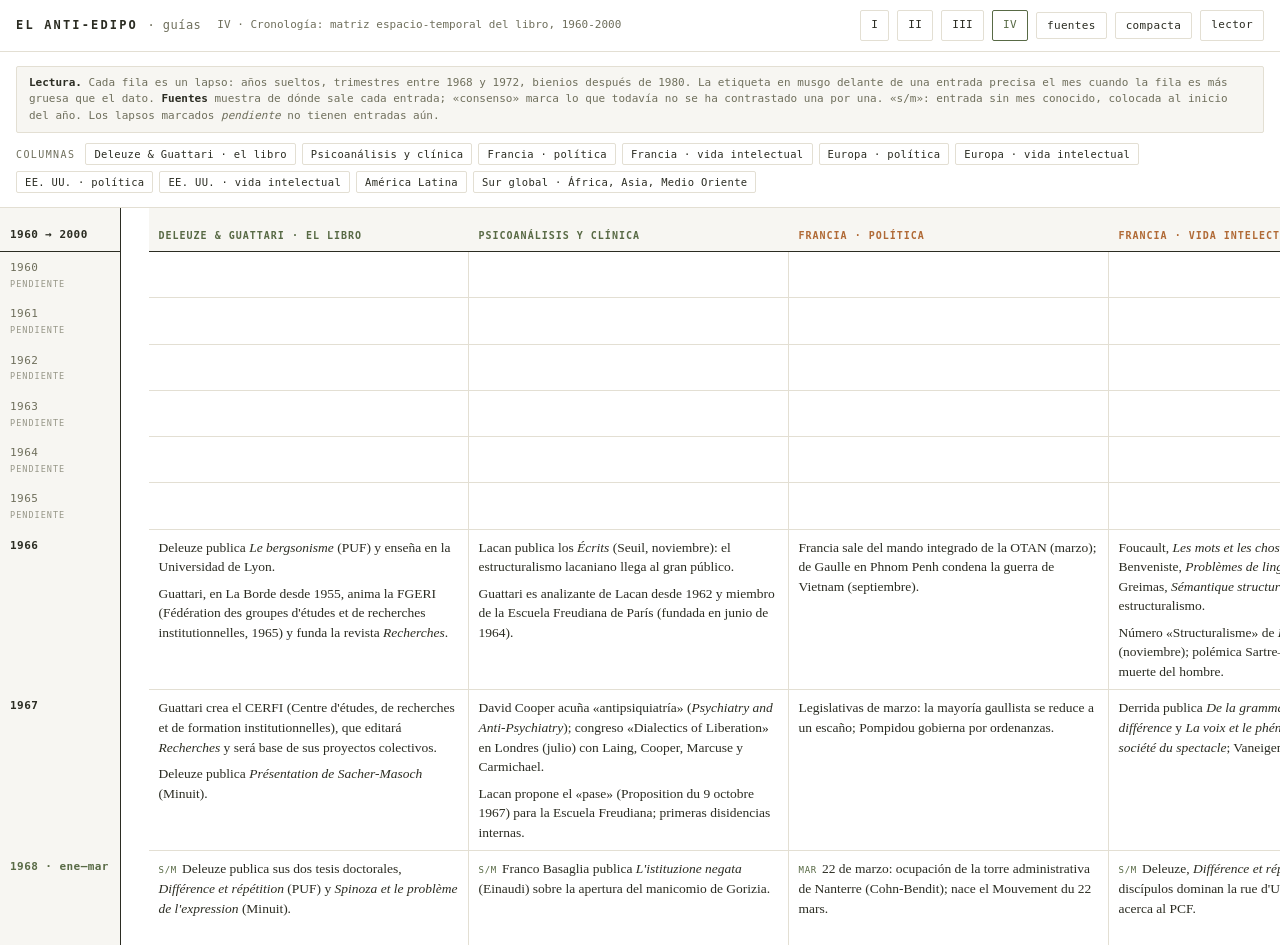
==== guias/cronologia.html @ 7f8f3af1 "Cronología: matriz espacio-temporal 1960-2000 (guía IV), primer lote 1966-1975 - guias/cronologia.js" ====
<!DOCTYPE html>
<html lang="es">
<head>
<meta charset="utf-8">
<meta name="viewport" content="width=device-width, initial-scale=1">
<title>El Anti-Edipo · cronología</title>
<link rel="stylesheet" href="../estilo.css">
<style>
  /* la matriz ocupa toda la hoja: se anula el ancho máximo de las guías */
  main.matriz{display:block; max-width:none; margin:0}
  #aviso{margin:14px 16px 0; font-family:var(--mono); font-size:11px; color:var(--ink-dim); border:1px solid var(--line); border-radius:var(--r); padding:8px 12px; background:var(--panel); line-height:1.5}
  #aviso b{color:var(--ink); font-weight:600}

  /* filtros de columnas */
  #filtros{display:flex; flex-wrap:wrap; gap:6px; align-items:center; padding:10px 16px 6px}
  #filtros .rot{font-size:10px; letter-spacing:.14em; text-transform:uppercase; color:var(--ink-dim); margin-right:4px}
  #filtros .btn{padding:4px 8px; font-size:10.5px}
  #filtros .btn.off{opacity:.45; text-decoration:line-through}

  /* la cuadrícula */
  #marco{overflow:auto; max-height:calc(100vh - var(--hdr) - 110px); border-top:1px solid var(--line); margin-top:8px}
  #grid{display:grid; grid-auto-rows:minmax(44px, auto); font-family:var(--serif); font-size:13.5px; line-height:1.45; width:max-content; min-width:100%}
  .celda{border-bottom:1px solid var(--line); border-right:1px solid var(--line); padding:8px 10px; background:var(--paper); min-width:220px; max-width:320px}
  .celda.vacia{background:var(--paper)}
  .cab{
    position:sticky; top:0; z-index:3; background:var(--panel); border-bottom:1px solid var(--ink);
    font-family:var(--mono); font-size:10px; letter-spacing:.1em; text-transform:uppercase; color:var(--ink-dim); font-weight:600;
    padding:10px 10px 8px; display:flex; align-items:flex-end;
  }
  .cab.g-obra{color:var(--moss)}
  .cab.g-francia{color:var(--warm)}
  .cab.g-europa{color:var(--steel)}
  .cab.g-eeuu{color:var(--steel)}
  .cab.g-sur{color:var(--warm)}
  .tiempo{
    position:sticky; left:0; z-index:2; background:var(--panel); border-right:1px solid var(--ink);
    font-family:var(--mono); font-size:11px; color:var(--ink); font-weight:600; letter-spacing:.04em;
    min-width:11em; max-width:11em; padding:8px 10px; font-variant-numeric:tabular-nums;
  }
  .tiempo.esquina{z-index:4; top:0}
  .tiempo.fina{color:var(--moss)}
  .tiempo.pendiente{color:var(--ink-dim); font-weight:400}
  .tiempo.pendiente::after{content:"pendiente"; display:block; font-size:8.5px; letter-spacing:.12em; text-transform:uppercase; opacity:.7; margin-top:2px}
  .tiempo .lustro{display:block; font-size:9px; color:var(--ink-dim); font-weight:400; letter-spacing:.1em; margin-top:2px}
  .ent{margin:0 0 7px; hyphens:auto}
  .ent:last-child{margin-bottom:0}
  .ent .f{font-family:var(--mono); font-size:9px; letter-spacing:.08em; text-transform:uppercase; color:var(--moss); margin-right:5px; white-space:nowrap}
  .ent .src{display:none; font-family:var(--mono); font-size:9px; color:var(--ink-dim); margin-top:2px}
  .ent .src.verif{color:var(--moss)}
  body.con-fuentes .ent .src{display:block}
  #fuentes.activo{border-color:var(--moss); color:var(--moss)}
  .ent em{font-style:italic}

  /* columnas apagadas */
  .col-off{display:none !important}

  /* resaltado de la fila bajo el cursor */
  .celda:hover, .tiempo:hover{background:#f3f1ea}

  /* compactar */
  body.compacta #grid{font-size:12px; line-height:1.35}
  body.compacta .celda{padding:5px 8px; min-width:180px; max-width:260px}
  #compacta.activo{border-color:var(--moss); color:var(--moss)}

  @media (max-width:900px){
    #marco{max-height:calc(100vh - var(--hdr) - 150px)}
    .tiempo{min-width:7.5em; max-width:7.5em; font-size:10px}
  }
  @media print{
    #filtros, #aviso{display:none}
    #marco{max-height:none; overflow:visible}
    #grid{font-size:9pt}
    .celda{min-width:0; max-width:none}
  }
</style>
</head>
<body>
  <header class="barra">
    <h1 id="marca"><a href="../index.html">EL ANTI-EDIPO</a> <span>· guías</span></h1>
    <div id="estado">IV · Cronología: matriz espacio-temporal del libro, 1960-2000</div>
    <div class="acciones">
      <a class="btn" href="lector_informe_anti_edipo.html" title="contextualización">I</a>
      <a class="btn" href="prolegomenos_anti_edipo_lector.html" title="prolegómenos">II</a>
      <a class="btn" href="lector_anti_edipo_capitulo_1.html" title="capítulo I">III</a>
      <a class="btn actual" href="cronologia.html" title="cronología">IV</a>
      <button id="fuentes" class="btn" type="button" title="Mostrar la fuente de cada entrada">fuentes</button>
      <button id="compacta" class="btn" type="button" title="Letra menor, más columnas en pantalla">compacta</button>
      <a class="btn" href="https://carloszevallostrigoso.github.io/ae/" target="ae-lector" title="Abrir el lector del Anti-Edipo">lector</a>
    </div>
  </header>
  <main class="matriz">
    <div id="aviso"><b>Lectura.</b> Cada fila es un lapso: años sueltos, trimestres entre 1968 y 1972, bienios después de 1980. La etiqueta en musgo delante de una entrada precisa el mes cuando la fila es más gruesa que el dato. <b>Fuentes</b> muestra de dónde sale cada entrada; «consenso» marca lo que todavía no se ha contrastado una por una. «s/m»: entrada sin mes conocido, colocada al inicio del año. Los lapsos marcados <em>pendiente</em> no tienen entradas aún.</div>
    <div id="filtros"><span class="rot">Columnas</span></div>
    <div id="marco"><div id="grid" role="table" aria-label="Matriz cronológica"></div></div>
  </main>
<script>
(function(){
  'use strict';
  const $ = id => document.getElementById(id);
  const MESES = ['ene','feb','mar','abr','may','jun','jul','ago','sep','oct','nov','dic'];
  const barra = document.querySelector('header.barra');
  function medirBarra(){ if (barra) document.documentElement.style.setProperty('--hdr', barra.offsetHeight + 'px'); }
  medirBarra(); window.addEventListener('resize', medirBarra);

  // claves comparables: "1969-06" → "1969-06", "1969" → "1969-00" (inicio) / "1969-99" (fin)
  const ini = f => f.length === 4 ? f + '-00' : f;
  const fin = f => f.length === 4 ? f + '-99' : f;

  function etiqueta(fecha, fila){
    // sólo cuando la entrada es más precisa que la fila
    const m = fecha.slice(5, 7);
    const filaEsAnual = fila.desde.length === 4;
    const filaEsTrimestre = !filaEsAnual && fila.desde !== fila.hasta;
    if (!m) return filaEsTrimestre ? 's/m' : '';
    if (filaEsAnual || filaEsTrimestre) return MESES[parseInt(m, 10) - 1] || '';
    return '';
  }
  function rotuloFila(f){
    if (f.rotulo) return f.rotulo;
    return f.desde;
  }

  fetch('cronologia.json').then(r => r.json()).then(d => {
    const cols = d.columnas, filas = d.filas, grid = $('grid');
    grid.style.gridTemplateColumns = '11em ' + cols.map(() => 'minmax(220px, 320px)').join(' ');

    // cabecera
    const esq = document.createElement('div'); esq.className = 'tiempo esquina cab'; esq.textContent = '1960 → 2000'; grid.appendChild(esq);
    cols.forEach(c => {
      const h = document.createElement('div'); h.className = 'cab g-' + c.grupo + ' c-' + c.id; h.textContent = c.titulo; grid.appendChild(h);
    });

    // reparto de entradas por fila y columna
    const porFila = filas.map(() => ({}));
    d.entradas.forEach(e => {
      const k = e.fecha;
      let i = filas.findIndex(f => k >= ini(f.desde) && k <= fin(f.hasta));
      if (i < 0) i = filas.findIndex(f => k.slice(0,4) >= f.desde.slice(0,4) && k.slice(0,4) <= f.hasta.slice(0,4));
      if (i < 0) return;
      (porFila[i][e.col] = porFila[i][e.col] || []).push(e);
    });

    // lapsos todavía no cargados: los de los lotes marcados «pendiente»
    const pendientes = (d.lotes || []).filter(l => l.estado === 'pendiente').map(l => l.rango.split(/[–-]/).map(x => parseInt(x, 10)));
    const esPendiente = f => { const a = parseInt(f.desde, 10); return pendientes.some(([x, y]) => a >= x && a <= y); };

    filas.forEach((f, i) => {
      const t = document.createElement('div');
      t.className = 'tiempo' + (f.desde.length > 4 ? ' fina' : '') + (esPendiente(f) ? ' pendiente' : '');
      t.textContent = rotuloFila(f);
      grid.appendChild(t);
      cols.forEach(c => {
        const cel = document.createElement('div');
        cel.className = 'celda c-' + c.id;
        const ents = (porFila[i][c.id] || []).slice().sort((a, b) => a.fecha < b.fecha ? -1 : 1);
        if (!ents.length) cel.classList.add('vacia');
        ents.forEach(e => {
          const p = document.createElement('div'); p.className = 'ent';
          const et = etiqueta(e.fecha, f);
          p.innerHTML = (et ? '<span class="f">' + et + '</span>' : '') + e.texto +
            '<div class="src' + (e.fuente && e.fuente !== 'consenso' ? ' verif' : '') + '">' + (e.fuente || 'consenso') + '</div>';
          cel.appendChild(p);
        });
        grid.appendChild(cel);
      });
    });

    // filtros de columnas
    const filtros = $('filtros');
    cols.forEach(c => {
      const b = document.createElement('button'); b.type = 'button'; b.className = 'btn'; b.textContent = c.titulo.replace(' · ', ' · ');
      b.addEventListener('click', () => {
        b.classList.toggle('off');
        const off = b.classList.contains('off');
        grid.querySelectorAll('.c-' + c.id).forEach(x => x.classList.toggle('col-off', off));
        grid.style.gridTemplateColumns = '11em ' + cols.filter(k => !filtros.querySelector('[data-col="' + k.id + '"]').classList.contains('off')).map(() => 'minmax(220px, 320px)').join(' ');
      });
      b.dataset.col = c.id;
      filtros.appendChild(b);
    });

    $('fuentes').addEventListener('click', () => { document.body.classList.toggle('con-fuentes'); $('fuentes').classList.toggle('activo'); });
    $('compacta').addEventListener('click', () => { document.body.classList.toggle('compacta'); $('compacta').classList.toggle('activo'); });
  }).catch(err => {
    $('grid').innerHTML = '<div style="padding:16px;font-family:var(--mono);font-size:11px;color:var(--ink-dim)">No se pudo cargar cronologia.json (' + err + ').</div>';
  });
})();
</script>
</body>
</html>
---- estilo.css ----
/* Estilo común de las guías de lectura de El Anti-Edipo.
   Misma familia visual que el lector (carloszevallostrigoso.github.io/ae):
   papel blanco, cromo monoespaciado, cuerpo serif, acento musgo. */
:root{
  --paper:#ffffff;
  --panel:#f7f6f2;
  --line:#e3dfd3;
  --ink:#2b2c22;
  --ink-dim:#6f6f5c;
  --moss:#586a45;
  --steel:#4f6b82;
  --warm:#b06a36;
  --mono: "Fira Code", ui-monospace, "SF Mono", "DejaVu Sans Mono", Menlo, Consolas, monospace;
  --serif: "Iowan Old Style", "Charter", Georgia, "Times New Roman", serif;
  --r:2px;
  --hdr:49px;
}
*{box-sizing:border-box}
html{scroll-padding-top:calc(var(--hdr) + 14px)}
body{margin:0; background:var(--paper); color:var(--ink); font-family:var(--mono); font-size:12px; line-height:1.5}

/* ---- cabecera ---- */
header.barra{
  position:sticky; top:0; z-index:5;
  display:flex; align-items:center; gap:16px; flex-wrap:wrap; row-gap:8px;
  padding:10px 16px; border-bottom:1px solid var(--line); background:var(--paper);
}
#marca{margin:0; font-size:12px; font-weight:600; letter-spacing:.18em; white-space:nowrap}
#marca a{color:inherit; text-decoration:none}
#marca a:hover{color:var(--moss)}
#marca span{font-weight:400; letter-spacing:.04em; color:var(--ink-dim)}
#estado{color:var(--ink-dim); font-size:11px; flex:1; min-width:0; overflow:hidden; text-overflow:ellipsis; white-space:nowrap}
.acciones{display:flex; gap:8px; flex-wrap:wrap; align-items:center}
.btn{
  font-family:var(--mono); font-size:11px; letter-spacing:.03em; cursor:pointer;
  border-radius:var(--r); padding:6px 10px; border:1px solid var(--line);
  background:var(--paper); color:var(--ink); text-decoration:none; display:inline-block;
}
.btn:hover{border-color:var(--moss); color:var(--moss)}
.btn.actual{border-color:var(--moss); color:var(--moss)}
#toggleToc{display:none}

/* ---- cuerpo: índice + artículo ---- */
main{display:flex; align-items:flex-start; max-width:1180px; margin:0 auto}
nav#toc{
  position:sticky; top:var(--hdr); width:260px; flex:none; max-height:calc(100vh - var(--hdr)); overflow-y:auto;
  padding:22px 12px 40px 16px; border-right:1px solid var(--line);
}
#toc h2{font-size:10px; letter-spacing:.16em; text-transform:uppercase; color:var(--ink-dim); font-weight:500; margin:0 0 10px}
#toc ol{list-style:none; margin:0; padding:0}
#toc li{margin:0 0 2px}
#toc a{display:block; color:var(--ink); text-decoration:none; padding:4px 6px; border-radius:var(--r); line-height:1.35; font-size:11px}
#toc a:hover{background:var(--panel); color:var(--moss)}
#toc a.activa{color:var(--moss); background:var(--panel)}
#toc a .pp{display:block; color:var(--ink-dim); font-size:10px}
#toc ol ol{margin:2px 0 8px 10px; border-left:1px solid var(--line)}
#toc ol ol a{font-size:10.5px; color:var(--ink-dim); padding:2px 8px}
#toc ol ol a:hover, #toc ol ol a.activa{color:var(--moss)}
#toc .toc-parte{margin:14px 6px 4px; font-size:9.5px; letter-spacing:.12em; text-transform:uppercase; color:var(--moss); font-weight:600}
#toc .toc-parte:first-child{margin-top:0}

article{flex:1; min-width:0; padding:28px 40px 120px}
#doc{max-width:72ch; margin:0 auto; font-family:var(--serif); font-size:17px; line-height:1.7}

/* ---- portada del documento ---- */
#doc > header{margin:0 0 2.4em; padding-bottom:1.4em; border-bottom:1px solid var(--line)}
#doc .kicker{font-family:var(--mono); font-size:10.5px; letter-spacing:.14em; text-transform:uppercase; color:var(--moss); margin:0 0 .9em}
#doc h1{font-size:1.9em; line-height:1.15; margin:0 0 .45em; font-weight:600}
#doc .subtitulo{font-style:italic; color:var(--ink-dim); font-size:1.02em; line-height:1.5; margin:0}

/* ---- secciones ---- */
#doc section{margin:0}
#doc .parte, #doc .eje{
  display:block; font-family:var(--mono); font-size:10px; letter-spacing:.14em; text-transform:uppercase;
  color:var(--moss); margin:2.6em 0 -1.9em; padding-top:1.1em; border-top:1px solid var(--line);
}
#doc h2{font-size:1.4em; line-height:1.25; margin:2.4em 0 .4em; padding-top:.8em; border-top:1px solid var(--line); font-weight:600}
#doc .parte + h2, #doc .eje + h2{border-top:0; padding-top:0; margin-top:2.6em}
#doc > header + section > .parte, #doc > header + section > .eje{border-top:0; padding-top:0; margin-top:0}
#doc > header + section > h2:first-child{border-top:0; padding-top:0; margin-top:0}
#doc h3{font-size:1.12em; line-height:1.3; margin:2em 0 .5em; font-weight:600}
#doc h4{font-family:var(--mono); font-size:10.5px; font-weight:500; letter-spacing:.14em; text-transform:uppercase; color:var(--moss); margin:1.8em 0 .6em}
#doc p{margin:0 0 1em; hyphens:auto}
#doc ul, #doc ol{margin:0 0 1.2em; padding-left:1.3em}
#doc li{margin:0 0 .45em}
#doc li > ul, #doc li > ol{margin:.4em 0 .4em}
#doc em{font-style:italic}
#doc strong{font-weight:600}
#doc a{color:var(--steel); text-decoration-thickness:1px; text-underline-offset:2px}
#doc a:hover{color:var(--warm)}
#doc blockquote{border-left:2px solid var(--moss); margin:1em 0; padding:.1em 0 .1em 1em; color:var(--ink-dim)}
#doc hr{border:0; border-top:1px solid var(--line); margin:2.2em 0}
#doc code{font-family:var(--mono); font-size:.82em; background:var(--panel); padding:.1em .3em; border-radius:var(--r)}

/* recuadros de síntesis */
#doc .recuadro{border:1px solid var(--line); border-radius:var(--r); background:var(--panel); padding:16px 20px; margin:2em 0}
#doc .recuadro h4{margin:0 0 .8em}
#doc .recuadro ul{margin-bottom:0}
#doc .recuadro li:last-child{margin-bottom:0}

/* tablas */
#doc .tabla{overflow-x:auto; margin:1.6em 0 2em}
#doc table{border-collapse:collapse; width:100%; font-size:.86em; line-height:1.5}
#doc th{
  font-family:var(--mono); font-size:9.5px; font-weight:600; letter-spacing:.1em; text-transform:uppercase;
  color:var(--ink-dim); text-align:left; padding:8px 10px; border-bottom:1px solid var(--ink); vertical-align:bottom;
}
#doc td{padding:9px 10px; border-bottom:1px solid var(--line); vertical-align:top}
#doc td:first-child, #doc th:first-child{padding-left:0}
#doc td:last-child, #doc th:last-child{padding-right:0}
#doc td strong{color:var(--ink)}

/* pie */
#doc > footer{margin-top:4em; padding-top:1.2em; border-top:1px solid var(--line); font-family:var(--mono); font-size:11px; color:var(--ink-dim); line-height:1.5}

/* ---- índice general (index.html) ---- */
#indice{max-width:72ch; margin:0 auto; padding:40px 24px 100px; font-family:var(--serif); font-size:17px; line-height:1.6}
#indice .kicker{font-family:var(--mono); font-size:10.5px; letter-spacing:.14em; text-transform:uppercase; color:var(--moss); margin:0 0 .9em}
#indice h1{font-size:2.2em; line-height:1.1; margin:0 0 .4em; font-weight:600}
#indice .subtitulo{font-style:italic; color:var(--ink-dim); font-size:1.05em; margin:0 0 2.4em; padding-bottom:1.4em; border-bottom:1px solid var(--line)}
#indice ol{list-style:none; margin:0; padding:0}
#indice li{border-bottom:1px solid var(--line)}
#indice li a{display:grid; grid-template-columns:9.5em 1fr; gap:14px; padding:20px 6px; color:var(--ink); text-decoration:none; border-radius:var(--r)}
#indice li a:hover{background:var(--panel)}
#indice .num{font-family:var(--mono); font-size:10.5px; letter-spacing:.1em; white-space:nowrap; text-transform:uppercase; color:var(--moss); padding-top:.45em}
#indice .titulo{display:block; font-size:1.25em; line-height:1.25; font-weight:600; margin-bottom:.3em}
#indice li a:hover .titulo{color:var(--moss)}
#indice .desc{display:block; font-size:.95em; line-height:1.5; color:var(--ink-dim)}
#indice .nota{margin-top:2.4em; font-family:var(--mono); font-size:11px; color:var(--ink-dim); line-height:1.6}
#indice .nota a{color:var(--steel); text-decoration:none}
#indice .nota a:hover{color:var(--warm)}

/* ---- móvil ---- */
@media (max-width: 900px){
  #toggleToc{display:inline-block}
  #estado{display:none}
  nav#toc{position:fixed; left:0; top:var(--hdr); bottom:0; z-index:4; background:var(--paper); width:min(300px, 86vw); max-height:none; transform:translateX(-100%); transition:transform .15s; box-shadow:2px 0 12px rgba(0,0,0,.06)}
  body.toc-abierto nav#toc{transform:none}
  article{padding:22px 16px 100px}
  #doc{font-size:16.5px}
  #indice{padding:24px 16px 80px}
  #indice li a{grid-template-columns:1fr; gap:4px; padding:16px 2px}
}
@media (prefers-reduced-motion: reduce){ nav#toc{transition:none} }

@media print{
  header.barra, nav#toc{display:none}
  article{padding:0}
  #doc{max-width:none; font-size:11.5pt}
}
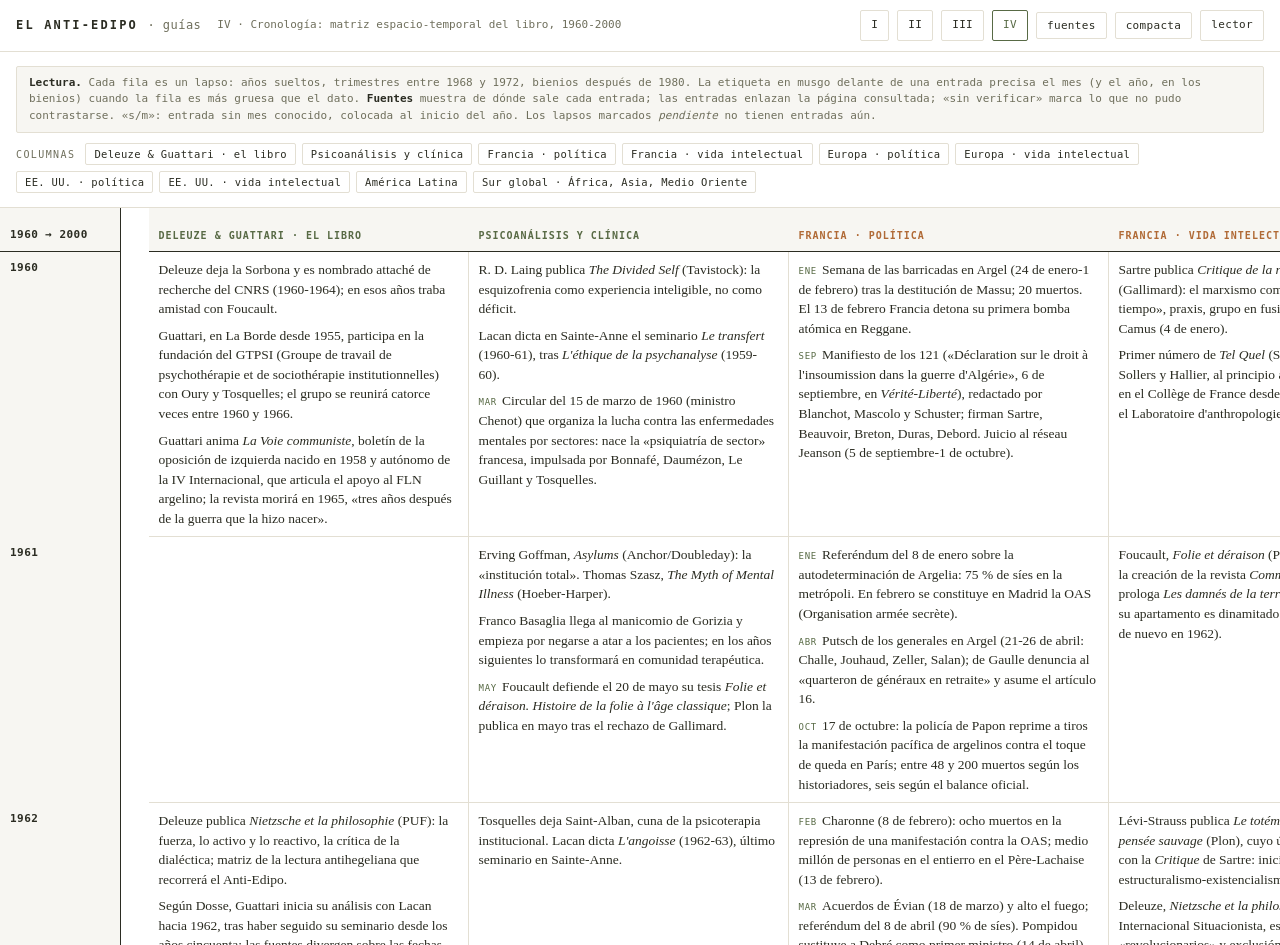
==== commit 64a2e4a4: "Cronología completa 1960-2000: lotes 1960-65 y 1976-2000 verificados, lote 1966-75 auditado - 562 en" ====
--- a/guias/cronologia.html
+++ b/guias/cronologia.html
@@ -46,6 +46,8 @@
   .ent:last-child{margin-bottom:0}
   .ent .f{font-family:var(--mono); font-size:9px; letter-spacing:.08em; text-transform:uppercase; color:var(--moss); margin-right:5px; white-space:nowrap}
   .ent .src{display:none; font-family:var(--mono); font-size:9px; color:var(--ink-dim); margin-top:2px}
+  .ent .src a{color:inherit; text-decoration:none; border-bottom:1px dotted currentColor}
+  .ent .src a:hover{color:var(--warm)}
   .ent .src.verif{color:var(--moss)}
   body.con-fuentes .ent .src{display:block}
   #fuentes.activo{border-color:var(--moss); color:var(--moss)}
@@ -89,7 +91,7 @@
     </div>
   </header>
   <main class="matriz">
-    <div id="aviso"><b>Lectura.</b> Cada fila es un lapso: años sueltos, trimestres entre 1968 y 1972, bienios después de 1980. La etiqueta en musgo delante de una entrada precisa el mes cuando la fila es más gruesa que el dato. <b>Fuentes</b> muestra de dónde sale cada entrada; «consenso» marca lo que todavía no se ha contrastado una por una. «s/m»: entrada sin mes conocido, colocada al inicio del año. Los lapsos marcados <em>pendiente</em> no tienen entradas aún.</div>
+    <div id="aviso"><b>Lectura.</b> Cada fila es un lapso: años sueltos, trimestres entre 1968 y 1972, bienios después de 1980. La etiqueta en musgo delante de una entrada precisa el mes (y el año, en los bienios) cuando la fila es más gruesa que el dato. <b>Fuentes</b> muestra de dónde sale cada entrada; las entradas enlazan la página consultada; «sin verificar» marca lo que no pudo contrastarse. «s/m»: entrada sin mes conocido, colocada al inicio del año. Los lapsos marcados <em>pendiente</em> no tienen entradas aún.</div>
     <div id="filtros"><span class="rot">Columnas</span></div>
     <div id="marco"><div id="grid" role="table" aria-label="Matriz cronológica"></div></div>
   </main>
@@ -111,9 +113,23 @@
     const m = fecha.slice(5, 7);
     const filaEsAnual = fila.desde.length === 4;
     const filaEsTrimestre = !filaEsAnual && fila.desde !== fila.hasta;
+    const filaEsBienio = filaEsAnual && fila.desde !== fila.hasta;
+    if (filaEsBienio) return fecha.slice(0, 4) + (m ? ' · ' + MESES[parseInt(m, 10) - 1] : '');
     if (!m) return filaEsTrimestre ? 's/m' : '';
     if (filaEsAnual || filaEsTrimestre) return MESES[parseInt(m, 10) - 1] || '';
     return '';
+  }
+  const verificada = f => !!f && f !== 'consenso' && !/^sin verificar/i.test(f);
+  // «cita — https://…» → cita enlazada; varias citas separadas por «;»
+  function fuenteHtml(f){
+    if (!f) return 'consenso';
+    const esc = t => t.replace(/&/g,'&amp;').replace(/</g,'&lt;');
+    return f.split(/;\s+(?=[^h])/).map(parte => {
+      const m = parte.match(/^(.*?)\s*[—–-]?\s*(https?:\/\/\S+)\s*$/);
+      if (!m) return esc(parte.trim());
+      const cita = m[1].trim() || m[2].replace(/^https?:\/\//, '').split('/')[0];
+      return '<a href="' + esc(m[2]) + '" target="_blank" rel="noopener">' + esc(cita) + '</a>';
+    }).join(' · ');
   }
   function rotuloFila(f){
     if (f.rotulo) return f.rotulo;
@@ -157,8 +173,7 @@
         ents.forEach(e => {
           const p = document.createElement('div'); p.className = 'ent';
           const et = etiqueta(e.fecha, f);
-          p.innerHTML = (et ? '<span class="f">' + et + '</span>' : '') + e.texto +
-            '<div class="src' + (e.fuente && e.fuente !== 'consenso' ? ' verif' : '') + '">' + (e.fuente || 'consenso') + '</div>';
+          p.innerHTML = (et ? '<span class="f">' + et + '</span>' : '') + e.texto + '<div class="src' + (verificada(e.fuente) ? ' verif' : '') + '">' + fuenteHtml(e.fuente) + '</div>';
           cel.appendChild(p);
         });
         grid.appendChild(cel);
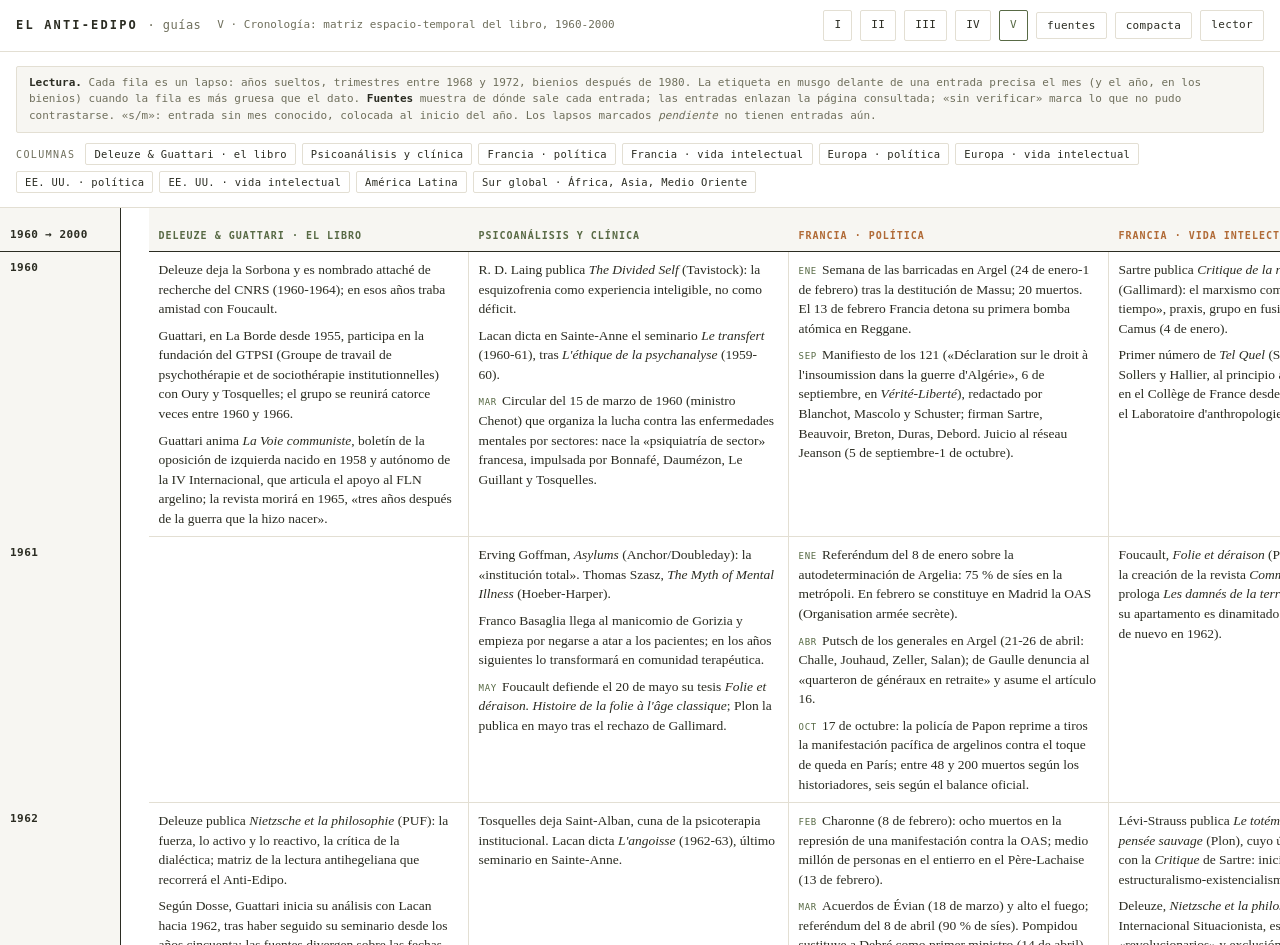
==== commit fc9da844: "Guía III: El taller del primer Deleuze (1953-1969); renumeración IV capítulo I, V cronología Co-Auth" ====
--- a/guias/cronologia.html
+++ b/guias/cronologia.html
@@ -79,12 +79,13 @@
 <body>
   <header class="barra">
     <h1 id="marca"><a href="../index.html">EL ANTI-EDIPO</a> <span>· guías</span></h1>
-    <div id="estado">IV · Cronología: matriz espacio-temporal del libro, 1960-2000</div>
+    <div id="estado">V · Cronología: matriz espacio-temporal del libro, 1960-2000</div>
     <div class="acciones">
       <a class="btn" href="lector_informe_anti_edipo.html" title="contextualización">I</a>
       <a class="btn" href="prolegomenos_anti_edipo_lector.html" title="prolegómenos">II</a>
-      <a class="btn" href="lector_anti_edipo_capitulo_1.html" title="capítulo I">III</a>
-      <a class="btn actual" href="cronologia.html" title="cronología">IV</a>
+      <a class="btn" href="lector_primer_deleuze.html" title="el primer Deleuze">III</a>
+      <a class="btn" href="lector_anti_edipo_capitulo_1.html" title="capítulo I">IV</a>
+      <a class="btn actual" href="cronologia.html" title="cronología">V</a>
       <button id="fuentes" class="btn" type="button" title="Mostrar la fuente de cada entrada">fuentes</button>
       <button id="compacta" class="btn" type="button" title="Letra menor, más columnas en pantalla">compacta</button>
       <a class="btn" href="https://carloszevallostrigoso.github.io/ae/" target="ae-lector" title="Abrir el lector del Anti-Edipo">lector</a>
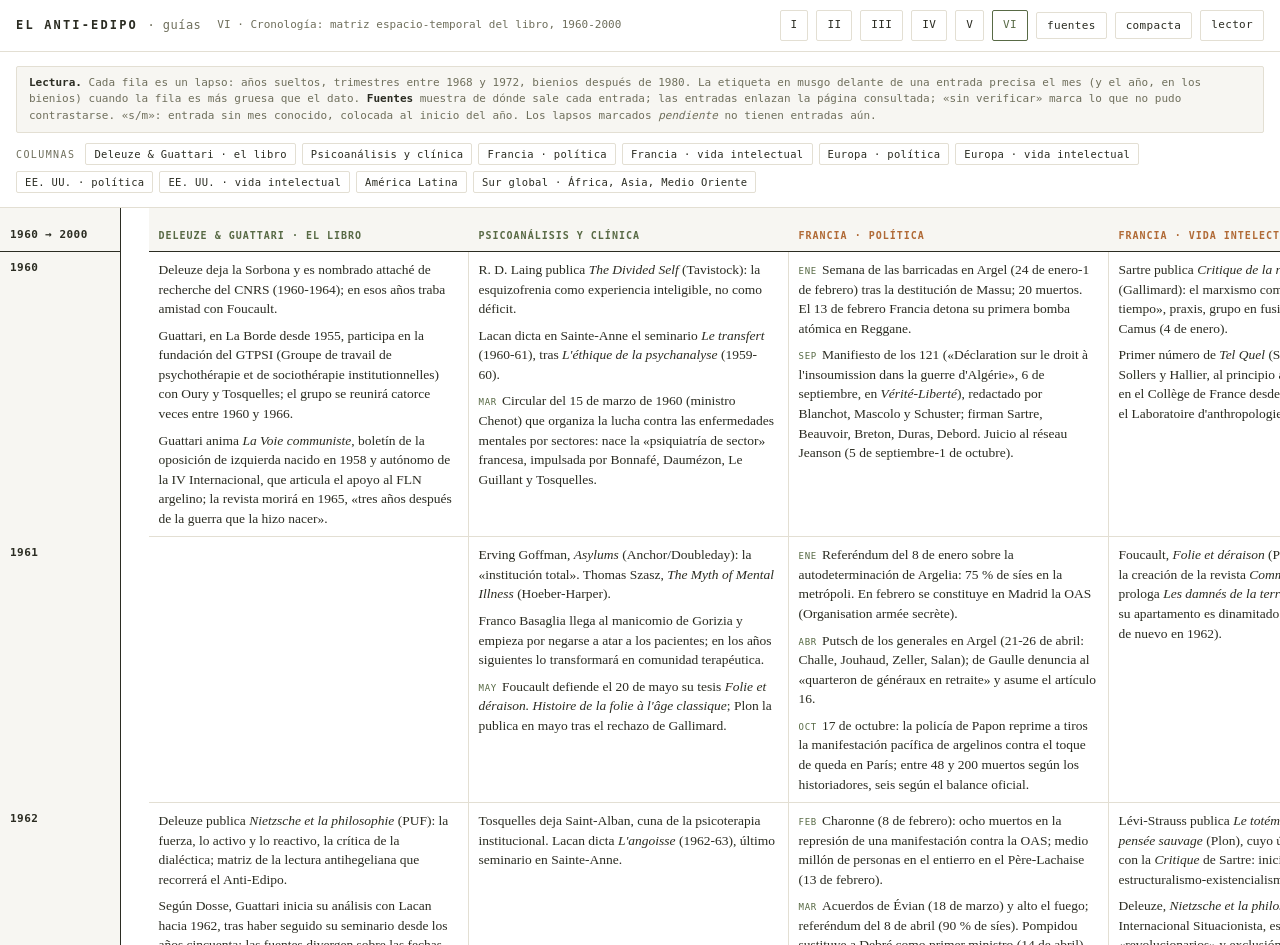
==== commit 06820fc9: "Guía V: arquitectónica de las tricotomías del capítulo I; cronología pasa a VI - diagrama de tríadas" ====
--- a/guias/cronologia.html
+++ b/guias/cronologia.html
@@ -79,13 +79,14 @@
 <body>
   <header class="barra">
     <h1 id="marca"><a href="../index.html">EL ANTI-EDIPO</a> <span>· guías</span></h1>
-    <div id="estado">V · Cronología: matriz espacio-temporal del libro, 1960-2000</div>
+    <div id="estado">VI · Cronología: matriz espacio-temporal del libro, 1960-2000</div>
     <div class="acciones">
       <a class="btn" href="lector_informe_anti_edipo.html" title="contextualización">I</a>
       <a class="btn" href="prolegomenos_anti_edipo_lector.html" title="prolegómenos">II</a>
       <a class="btn" href="lector_primer_deleuze.html" title="el primer Deleuze">III</a>
       <a class="btn" href="lector_anti_edipo_capitulo_1.html" title="capítulo I">IV</a>
-      <a class="btn actual" href="cronologia.html" title="cronología">V</a>
+      <a class="btn" href="lector_triadas_capitulo_1.html" title="tríadas del capítulo I">V</a>
+      <a class="btn actual" href="cronologia.html" title="cronología">VI</a>
       <button id="fuentes" class="btn" type="button" title="Mostrar la fuente de cada entrada">fuentes</button>
       <button id="compacta" class="btn" type="button" title="Letra menor, más columnas en pantalla">compacta</button>
       <a class="btn" href="https://carloszevallostrigoso.github.io/ae/" target="ae-lector" title="Abrir el lector del Anti-Edipo">lector</a>
--- a/estilo.css
+++ b/estilo.css
@@ -148,3 +148,35 @@
   article{padding:0}
   #doc{max-width:none; font-size:11.5pt}
 }
+
+/* ---- páginas anchas (tablas de muchas columnas, diagramas) ---- */
+body.ancho #doc{max-width:110ch}
+
+/* ---- diagrama de tríadas ---- */
+#doc .diagrama{border:1px solid var(--line); border-radius:var(--r); padding:16px; margin:2em 0 2.4em; font-size:.82em; line-height:1.45}
+#doc .diagrama p{margin:0 0 .35em; hyphens:auto}
+#doc .diagrama-cab{border:1px solid var(--line); border-radius:var(--r); background:var(--panel); padding:12px 16px}
+#doc .diagrama-cab h4{margin:0 0 .7em; text-align:center}
+#doc .flechas{display:grid; grid-template-columns:repeat(3,1fr); text-align:center; color:var(--moss); margin:8px 0; font-size:11px; user-select:none}
+#doc .triada{display:grid; grid-template-columns:repeat(3,1fr); gap:10px}
+#doc .triada-col{border:1px solid var(--line); border-radius:var(--r); background:var(--paper)}
+#doc .triada-cab, #doc .macro-tit{
+  font-family:var(--mono); font-size:10px; letter-spacing:.1em; text-transform:uppercase; color:var(--moss);
+  font-weight:600; padding:9px 10px 7px; border-bottom:1px solid var(--ink); line-height:1.35;
+}
+#doc .triada-sub{font-style:italic; color:var(--ink-dim); padding:4px 10px; border-bottom:1px solid var(--line)}
+#doc .triada-nodo{padding:8px 10px; border-bottom:1px solid var(--line)}
+#doc .triada-nodo:last-child{border-bottom:0}
+#doc .rot{display:block; font-family:var(--mono); font-size:9px; letter-spacing:.1em; text-transform:uppercase; color:var(--ink-dim); margin-bottom:3px}
+#doc .macro{border:1px solid var(--line); border-radius:var(--r)}
+#doc .macro-tit{text-align:center}
+#doc .macro-fila{display:grid; grid-template-columns:repeat(3,1fr); border-bottom:1px solid var(--line)}
+#doc .macro-fila:last-child{border-bottom:0}
+#doc .macro-celda{padding:9px 10px; border-right:1px solid var(--line)}
+#doc .macro-celda:last-child{border-right:0}
+@media (max-width: 900px){
+  #doc .triada, #doc .macro-fila{grid-template-columns:1fr}
+  #doc .flechas{grid-template-columns:1fr}
+  #doc .flechas span + span{display:none}
+  #doc .macro-celda{border-right:0; border-bottom:1px solid var(--line)}
+}
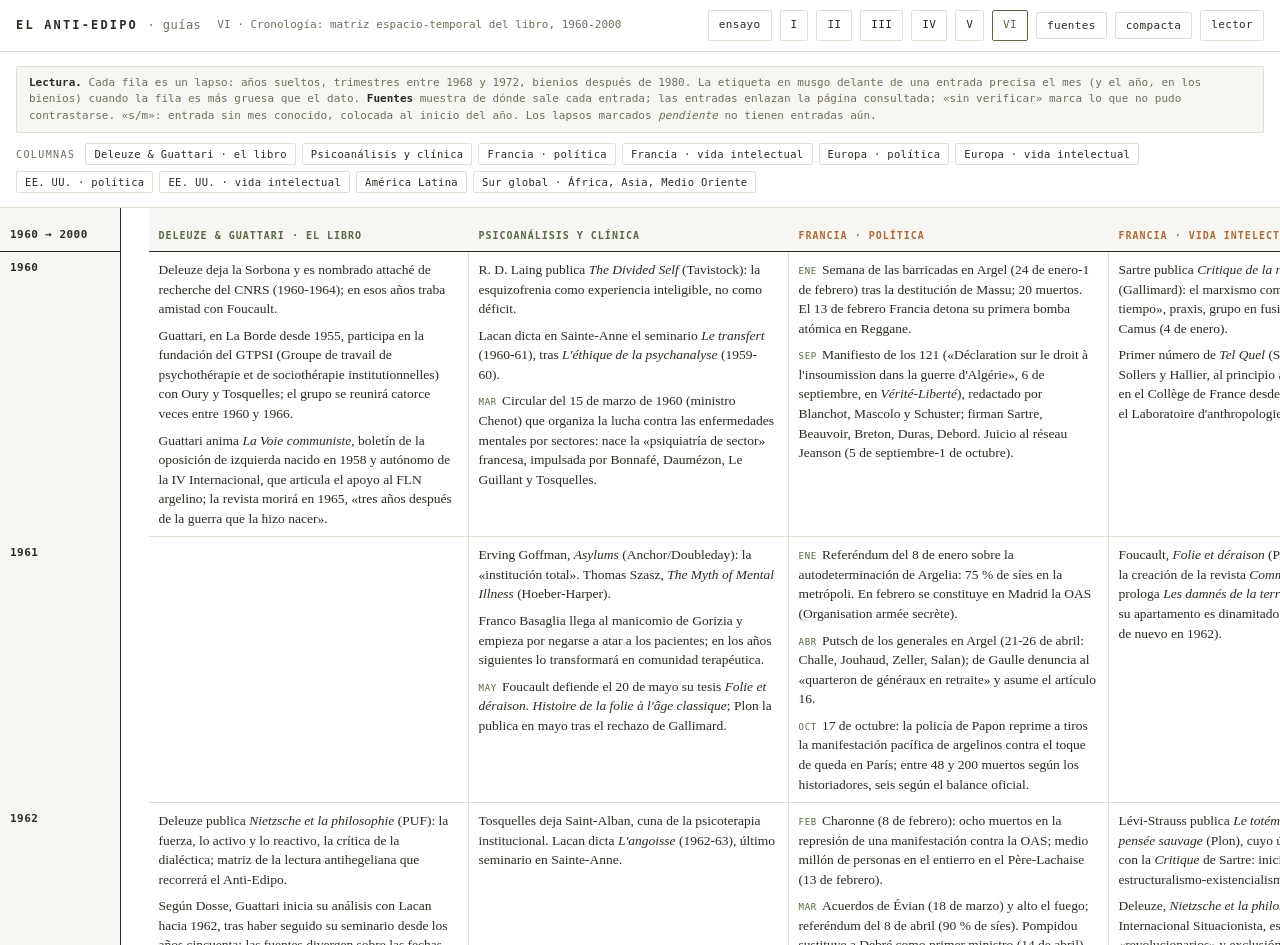
==== commit 4901ab39: "Ensayo introductorio («empieza aquí») con navegación por pasos - guias/ensayo_introductorio.html: ma" ====
--- a/guias/cronologia.html
+++ b/guias/cronologia.html
@@ -81,6 +81,7 @@
     <h1 id="marca"><a href="../index.html">EL ANTI-EDIPO</a> <span>· guías</span></h1>
     <div id="estado">VI · Cronología: matriz espacio-temporal del libro, 1960-2000</div>
     <div class="acciones">
+      <a class="btn" href="ensayo_introductorio.html" title="ensayo introductorio">ensayo</a>
       <a class="btn" href="lector_informe_anti_edipo.html" title="contextualización">I</a>
       <a class="btn" href="prolegomenos_anti_edipo_lector.html" title="prolegómenos">II</a>
       <a class="btn" href="lector_primer_deleuze.html" title="el primer Deleuze">III</a>
--- a/estilo.css
+++ b/estilo.css
@@ -180,3 +180,35 @@
   #doc .flechas span + span{display:none}
   #doc .macro-celda{border-right:0; border-bottom:1px solid var(--line)}
 }
+
+/* ---- navegación por pasos (body.pasos) ---- */
+#doc .mapa{border:1px solid var(--line); border-radius:var(--r); background:var(--panel); padding:14px 18px 12px; margin:0 0 2.6em}
+#doc .mapa-tit{font-family:var(--mono); font-size:10px; letter-spacing:.14em; text-transform:uppercase; color:var(--ink-dim); margin-bottom:6px}
+#doc .mapa ol{list-style:none; margin:0; padding:0; columns:2; column-gap:28px}
+#doc .mapa li{margin:0; break-inside:avoid}
+#doc .mapa a{display:grid; grid-template-columns:1.8em 1fr; gap:4px; padding:6px 0; color:var(--ink); text-decoration:none; font-size:.9em; line-height:1.35; border-top:1px solid var(--line)}
+#doc .mapa a:hover{color:var(--moss)}
+#doc .mapa .n{font-family:var(--mono); font-size:11px; color:var(--moss); padding-top:.15em}
+#doc .sigue{display:block; margin:2.2em 0 0; padding:12px 14px; border:1px solid var(--line); border-radius:var(--r); text-decoration:none; color:var(--ink); font-size:.95em; line-height:1.35}
+#doc .sigue:hover{border-color:var(--moss); color:var(--moss)}
+#doc .sigue small{display:block; font-family:var(--mono); font-size:10px; letter-spacing:.12em; text-transform:uppercase; color:var(--moss); margin-bottom:3px}
+#paginador{
+  position:fixed; right:14px; bottom:14px; z-index:6; display:flex; align-items:center;
+  background:var(--paper); border:1px solid var(--line); border-radius:var(--r); box-shadow:0 2px 8px rgba(0,0,0,.06);
+  font-family:var(--mono); font-size:11px;
+}
+#paginador button{font-family:var(--mono); font-size:15px; line-height:1; border:0; background:none; color:var(--ink); padding:8px 12px; cursor:pointer}
+#paginador button:hover:not(:disabled){color:var(--moss)}
+#paginador button:disabled{opacity:.3; cursor:default}
+#paginador .cuenta{color:var(--ink-dim); min-width:6ch; text-align:center; font-variant-numeric:tabular-nums}
+
+/* entrada destacada del índice general */
+#indice li.destacada a{background:var(--panel)}
+#indice li.destacada a:hover{background:#efede6}
+#indice li.destacada .num{color:var(--warm)}
+
+@media (max-width: 900px){
+  #doc .mapa ol{columns:1}
+  #paginador{right:10px; bottom:10px}
+}
+@media print{ #paginador, #doc .sigue, #doc .mapa{display:none} }
